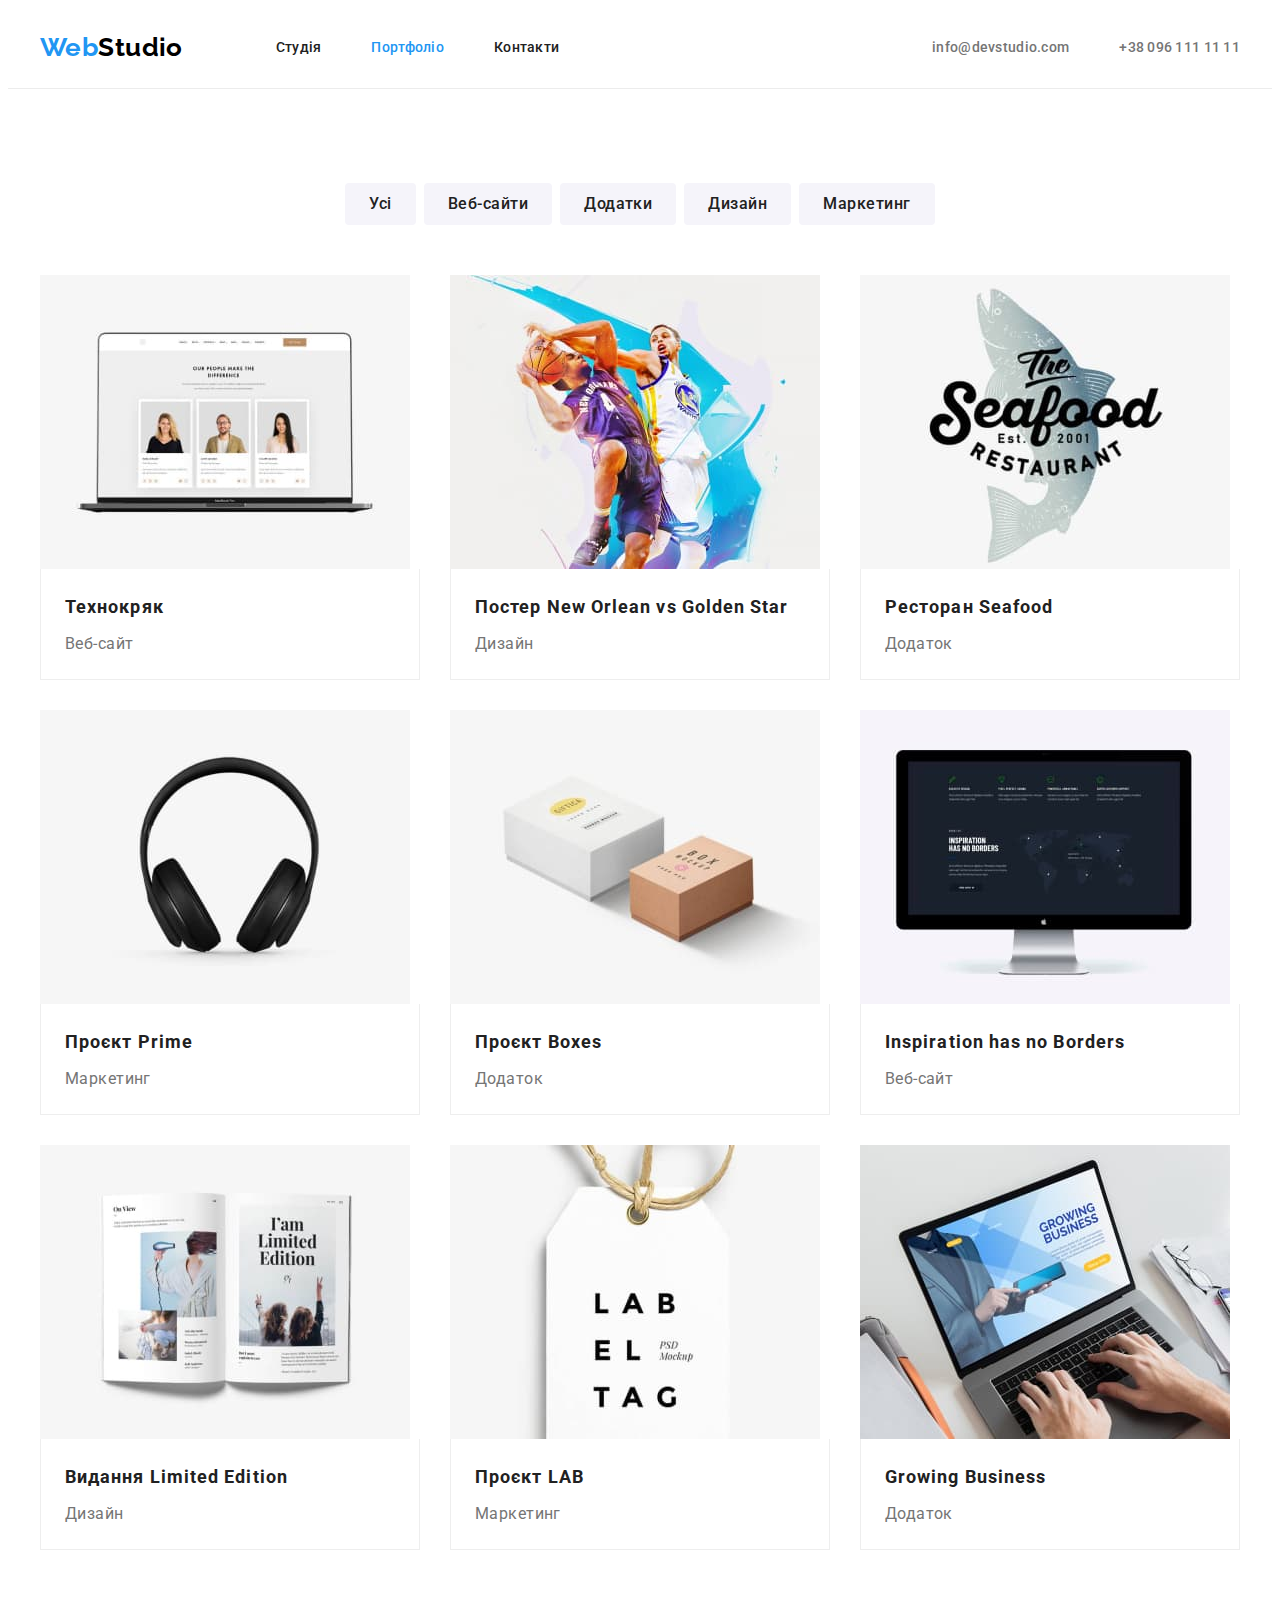
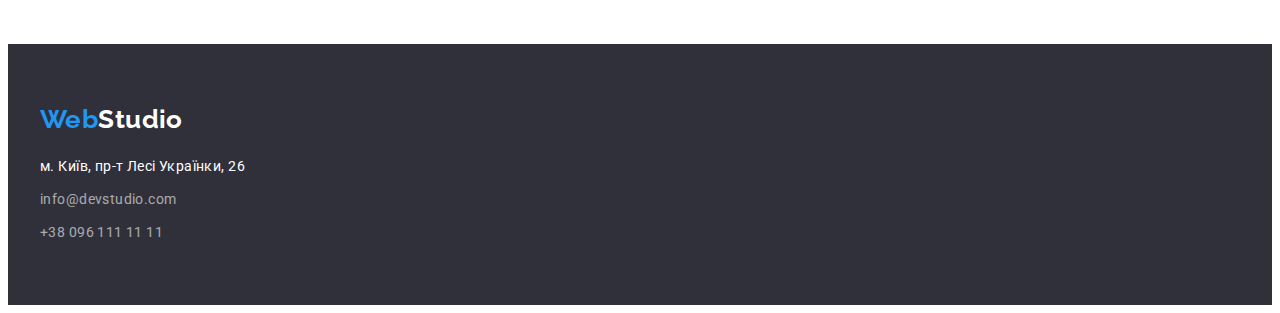
==== portfolio.html @ 4c2e8464 "Initial commit" ====
<!DOCTYPE html>
<html lang="uk">
  <head>
    <meta charset="UTF-8" />
    <meta http-equiv="X-UA-Compatible" content="IE=edge" />
    <meta name="viewport" content="width=device-width, initial-scale=1.0" />
    <title>Web-Studio-(Version-2.1)</title>
    <link rel="preconnect" href="https://fonts.googleapis.com" />
    <link rel="preconnect" href="https://fonts.gstatic.com" crossorigin />
    <link
      href="https://fonts.googleapis.com/css2?family=Raleway:wght@700&family=Roboto:wght@400;500;700;900&display=swap"
      rel="stylesheet"
    />
    <link
      rel="stylesheet"
      href="https://cdnjs.cloudflare.com/ajax/libs/modern-normalize/1.1.0/modern-normalize.min.css"
      integrity="sha512-wpPYUAdjBVSE4KJnH1VR1HeZfpl1ub8YT/NKx4PuQ5NmX2tKuGu6U/JRp5y+Y8XG2tV+wKQpNHVUX03MfMFn9Q=="
      crossorigin="anonymous"
      referrerpolicy="no-referrer"
    />
    <link rel="stylesheet" href="./css/styles.css" />
  </head>
  <body>
    <header class="header-porfolio">
      <div class="container header-container">
        <nav class="header-nav">
          <a class="header-logo link" href="./index.html"
            >Web<span class="logo-part">Studio</span></a
          >
          <ul class="header-list list">
            <li class="header-item">
              <a class="header-link link" href="./index.html">Студія</a>
            </li>
            <li class="header-item">
              <a class="header-link link current" href="./portfolio.html"
                >Портфоліо</a
              >
            </li>
            <li class="header-item">
              <a class="header-link link" href="#">Контакти</a>
            </li>
          </ul>
        </nav>
        <ul class="header-contacts list">
          <li class="cotacts-item">
            <a class="cotacts-link link" href="mailto:info@devstudio.com"
              >info@devstudio.com</a
            >
          </li>
          <li class="cotacts-item">
            <a class="cotacts-link link" href="tel:+380961111111"
              >+38 096 111 11 11</a
            >
          </li>
        </ul>
      </div>
    </header>
    <main>
      <section class="main-portfolio section">
        <h1 class="visually-hidden">Наші роботи</h1>
        <div class="container">
          <ul class="filters list">
            <li class="filters-item">
              <button class="filters-btn" type="button">Усі</button>
            </li>
            <li class="filters-item">
              <button class="filters-btn" type="button">Веб-сайти</button>
            </li>
            <li class="filters-item">
              <button class="filters-btn" type="button">Додатки</button>
            </li>
            <li class="filters-item">
              <button class="filters-btn" type="button">Дизайн</button>
            </li>
            <li class="filters-item">
              <button class="filters-btn" type="button">Маркетинг</button>
            </li>
          </ul>

          <ul class="portfolio-list list">
            <li class="portfolio-item">
              <a class="link" href="#"
                ><img
                  src="./images/portfolio-1.jpg"
                  alt="Три людини на екрані"
                  width="370"
                  height="294"
                />
                <div class="portfolio-wrap">
                  <h2 class="portfolio-title">Технокряк</h2>
                  <p class="portfolio-text">Веб-сайт</p>
                </div>
              </a>
            </li>
            <li class="portfolio-item">
              <a class="portfolio-link link" href="#"
                ><img
                  src="./images/portfolio-2.jpg"
                  alt="Два баскетболіста з м'ячем"
                  width="370"
                  height="294"
                />
                <div class="portfolio-wrap">
                  <h2 class="portfolio-title">
                    Постер New Orlean vs Golden Star
                  </h2>
                  <p class="portfolio-text">Дизайн</p>
                </div></a
              >
            </li>
            <li class="portfolio-item">
              <a class="portfolio-link link" href="#"
                ><img
                  src="./images/portfolio-3.jpg"
                  alt="Риба з текстом"
                  width="370"
                  height="294"
                />
                <div class="portfolio-wrap">
                  <h2 class="portfolio-title">Ресторан Seafood</h2>
                  <p class="portfolio-text">Додаток</p>
                </div></a
              >
            </li>
            <li class="portfolio-item">
              <a class="portfolio-link link" href="#"
                ><img
                  src="./images/portfolio-4.jpg"
                  alt="Чорні навушники"
                  width="370"
                  height="294"
                />
                <div class="portfolio-wrap">
                  <h2 class="portfolio-title">Проєкт Prime</h2>
                  <p class="portfolio-text">Маркетинг</p>
                </div></a
              >
            </li>
            <li class="portfolio-item">
              <a class="portfolio-link link" href=""
                ><img
                  src="./images/portfolio-5.jpg"
                  alt="Дві прямокутні коробочки"
                  width="370"
                  height="294"
                />
                <div class="portfolio-wrap">
                  <h2 class="portfolio-title">Проєкт Boxes</h2>
                  <p class="portfolio-text">Додаток</p>
                </div></a
              >
            </li>
            <li class="portfolio-item">
              <a class="portfolio-link link" href="#"
                ><img
                  src="./images/portfolio-6.jpg"
                  alt="Монітор"
                  width="370"
                  height="294"
                />
                <div class="portfolio-wrap">
                  <h2 class="portfolio-title">Inspiration has no Borders</h2>
                  <p class="portfolio-text">Веб-сайт</p>
                </div></a
              >
            </li>
            <li class="portfolio-item">
              <a class="portfolio-link link" href="#"
                ><img
                  src="./images/portfolio-7.jpg"
                  alt="Розгорнута книга"
                  width="370"
                  height="294"
                />
                <div class="portfolio-wrap">
                  <h2 class="portfolio-title">Видання Limited Edition</h2>
                  <p class="portfolio-text">Дизайн</p>
                </div></a
              >
            </li>
            <li class="portfolio-item">
              <a class="portfolio-link link" href=""
                ><img
                  src="./images/portfolio-8.jpg"
                  alt="Бірка"
                  width="370"
                  height="294"
                />
                <div class="portfolio-wrap">
                  <h2 class="portfolio-title">Проєкт LAB</h2>
                  <p class="portfolio-text">Маркетинг</p>
                </div></a
              >
            </li>
            <li class="portfolio-item">
              <a class="portfolio-link link" href="#"
                ><img
                  src="./images/portfolio-9.jpg"
                  alt="Працює за ноутбуком"
                  width="370"
                  height="294"
                />
                <div class="portfolio-wrap">
                  <h2 class="portfolio-title">Growing Business</h2>
                  <p class="portfolio-text">Додаток</p>
                </div></a
              >
            </li>
          </ul>
        </div>
      </section>
    </main>
    <footer class="address">
      <div class="container">
        <a class="address-logo link" href="./index.html"
          >Web<span class="address-logo-part">Studio</span></a
        >
        <address class="main-address">
          <ul class="address-list list">
            <li class="address-item">
              <a
                class="address-map link"
                href="https://goo.gl/maps/8YUWCjoJRUapYNAK7"
                target="_blank"
                rel="noopener nofollow noreferrer"
                >м. Київ, пр-т Лесі Українки, 26</a
              >
            </li>
            <li class="address-item">
              <a class="address-link link" href="mailto:info@devstudio.com"
                >info@devstudio.com</a
              >
            </li>
            <li class="address-item">
              <a class="address-link link" href="tel:+380961111111"
                >+38 096 111 11 11</a
              >
            </li>
          </ul>
        </address>
      </div>
    </footer>
  </body>
</html>
---- css/styles.css ----
:root{
--main-background-color:#FFFFFF;
--second-background-color:#2F303A;
--first-logo-part-color:#000000;
--second-logo-part-color:#FFFFFF;
--hero-btn-color:#FFFFFF;
--hero-btn-background-color:#2196F3;
--header-link-color:#212121;
--first-contacts-color:#757575;
--main-title-color:#FFFFFF;
--second-title-color:#212121;
--main-text-color:#757575;
--address-map-color:#FFFFFF;
--background-items-color:#FFFFFF;
--backgrounds-team-color:#F5F4FA;
--portfolio-btn-color:#212121;
--portfolio-btn-background-color: #F5F4FA;
--porfolio-btn-active-color:#FFFFFF;
--accent-color:#2196F3;

}
p,
h1,
h2,
h3,
h4,
h5,
h6 {
    margin: 0;
}

ul,
ol {
    margin: 0;
    padding-left: 0;
}

button {
    cursor: pointer;
}

address {
    font-style: normal;
}

img {
    display: block;
    max-width: 100%;
        height: auto;
}
/* ------------BODY------------ */
body{
    font-family: 'roboto', 'sans-serif';
    letter-spacing: 0.03em;
    font-size: 14px;
 background-color:var(--main-background-color)

}



.list{
list-style: none;
}
.link{
    text-decoration: none;
}

.visually-hidden {
    position: absolute;
    white-space: nowrap;
    width: 1px;
    height: 1px;
    overflow: hidden;
    border: 0;
    padding: 0;
    clip: rect(0 0 0 0);
    clip-path: inset(50%);
    margin: -1px;
}

.container{
    width: 1200px;
    padding-left: 15px;
    padding-right: 15px;
    margin: 0 auto;
}

.section{
    padding-top: 94px;
    padding-bottom: 94px;
}
/* ------------HEDER------------ */
.header {
    padding-top: 24px;
    padding-bottom: 25px;
}

.header-container{
    display: flex;
    justify-content: space-between;
}

.header-nav{
    display: flex;
    align-items: center;
}

.header-logo {
    font-family: 'Raleway', 'sans-serif';
    font-weight: 700;
    font-size: 26px;
    line-height: 1.19;
    margin-right: 93px;
    color: var(--accent-color)}

.logo-part {
    color: var(--first-logo-part-color);}

    .header-list{
        display: flex;
        gap: 50px;
    }

    .header-contacts{
        display: flex;
        align-items: center;
        gap: 50px;
    }


.header-link {
    font-weight: 500;
    line-height: 1.14;
    letter-spacing: 0.02em;
    color: var(--header-link-color);
}
.header-link:hover,
.header-link:focus{
    color: var(--accent-color)}

.cotacts-link{
    font-weight: 500;
    line-height: 1.14;
    letter-spacing: 0.02em;
    color: var(--first-contacts-color);
}
.cotacts-link:hover, 
.cotacts-link:focus{
    color: var(--accent-color);
}

/* ------------HERO----------- */
.hero {
background: var(--second-background-color);
padding-top: 200px;
padding-bottom: 200px;
}

.hero-title {
        font-weight: 900;
        font-size: 44px;
        line-height: 1.36;
        text-align: center;
        letter-spacing: 0.06em;
        text-transform: uppercase;
        color: var(--main-title-color);
        max-width: 696px;
        margin: 0 auto;
        margin-bottom: 30px;
}

.hero-btn {
    font-family: inherit;
    font-weight: 700;
    font-size: 16px;
    line-height: 1.88;
    display: flex;
    align-items: center;
    text-align: center;
    letter-spacing: 0.06em;
    color: var(--hero-btn-color);
background: var(--hero-btn-background-color);
    box-shadow: 0px 4px 4px rgba(0, 0, 0, 0.15);
    border-radius: 4px;
    border: none;
margin: 0 auto;
padding: 10px 32px;
min-width: 216px;
}

.hero-btn:hover,
.hero-btn:focus{
    background: #188CE8;
        box-shadow: 0px 4px 4px rgba(0, 0, 0, 0.15);
        border-radius: 4px;
}

        /* ------------ADVANTAGE----------- */

.advantage{
    padding-top: 94px;
}

.advantage-list{
    display: flex;
    gap: 30px;
}

.advantage-item{
    flex-basis: calc((100% - 90px)/4);
}
.advantage-title{
        font-weight: 700;
        font-size: 14px;
        line-height: 1.14;
        text-transform: uppercase;
    margin-bottom: 10px;
        color: var(--second-title-color);
}
.advantage-txt{
    line-height: 1.71;
    color: var(--main-text-color);
}

                /* ------------PROJECTS---------- */
.projects-list{
    display: flex;
    justify-content: center;
    gap: 30px;
}

    .projects-title{
            font-weight: 700;
            font-size: 36px;
            line-height: 1.17;
            text-align: center;
            color: var(--second-title-color);
            margin-bottom: 50px;
    }

    /* ------------TEAM---------- */
    .team{
        background: var(--backgrounds-team-color)
    }
    .team-title{
        font-weight: 700;
            font-size: 36px;
            line-height: 1.17;
            text-align: center;
            color: var(--second-title-color);
            margin-bottom: 50px;
    }
    .team-list{
        display: flex;
        gap: 30px;
    }
    .team-item{
        background: var(--background-items-color);
            box-shadow: 0px 1px 3px rgba(0, 0, 0, 0.12), 0px 1px 1px rgba(0, 0, 0, 0.14), 0px 2px 1px rgba(0, 0, 0, 0.2);
            border-radius: 0px 0px 4px 4px;
            flex-basis: calc((100%-90px) / 4);
    }

    .team-name{
        font-weight: 500;
            font-size: 16px;
            line-height: 1.19;
            text-align: center;
            color: var(--second-title-color);
            margin-bottom: 10px;
    }
    .team-job{
            font-size: 16px;
            line-height: 1.19;
            text-align: center;
            color: var(--main-text-color);
    }

.team-wrap{
    padding-top: 30px;
    padding-bottom: 30px;
}
        /* ------------FOOTER--------- */

.address{
    padding-top: 60px;
    padding-bottom: 60px;
    background-color:var(--second-background-color);
}

        .address-logo{
        font-family: 'Raleway','sans-serif';
        font-weight: 700;
        font-size: 26px;
        line-height: 1.19;
        color: var(--accent-color);
        display: inline-block;
        margin-bottom: 20px;
        }
       
        .address-logo-part{
            color: var(--second-logo-part-color)
        }

        .address-map{
            font-style: normal;
            line-height: 1.71;
            color: var(--address-map-color);
        }
        .address-map:hover,
        .address-map:focus{
            color: var(--accent-color);}

.address-item:not(:last-child)
{
    margin-bottom: 9px;
    display: block;
}

        .address-link{
            font-style: normal;
            line-height: 1.71;
            color: rgba(255, 255, 255, 0.6);
        }
.address-link:hover,
.address-link:focus{
 color: var(--accent-color);}

 /* ------------PORTFOLIO-------- */
 .current {
     color: var(--accent-color);
 }
.header-porfolio{
    border-bottom: 1px solid #ECECEC;
    padding-top: 24px;
        padding-bottom: 25px;
}
.filters{
    margin-bottom: 50px;
    display: flex;
    justify-content: center;
    gap: 8px;
}

 .filters-btn{
    font-family: inherit;
        font-style: normal;
        font-weight: 500;
        font-size: 16px;
        line-height: 1.62;
        letter-spacing: 0.03em;
        color: var(--portfolio-btn-color);
        background: var(--portfolio-btn-background-color);
        border-radius: 4px;
        cursor: pointer;  
        border-color: transparent;  
        padding: 6px 22px;
 }
 .filters-btn:hover,
.filters-btn:focus{
    background-color: var(--accent-color);
    color:var(--porfolio-btn-active-color);}

    /* ------------PORTFOLIO-LIST-------- */

.portfolio-list{
    display: flex;
    flex-wrap: wrap;
    gap: 30px;
    
}
.portfolio-item {
flex-basis: calc((100% - 60px) / 3);
background: var(--background-items-color);
}

.portfolio-wrap{
    padding: 20px 24px;
    border: 1px solid #EEEEEE;
    border-top: none;
}
.portfolio-title{
font-weight: 700;
font-size: 18px;
line-height: 2;
letter-spacing: 0.06em;
color: var(--second-title-color);
margin-bottom: 4px;}


.portfolio-text{
        font-size: 16px;
        line-height: 1.88;
        color: var(--main-text-color);
}
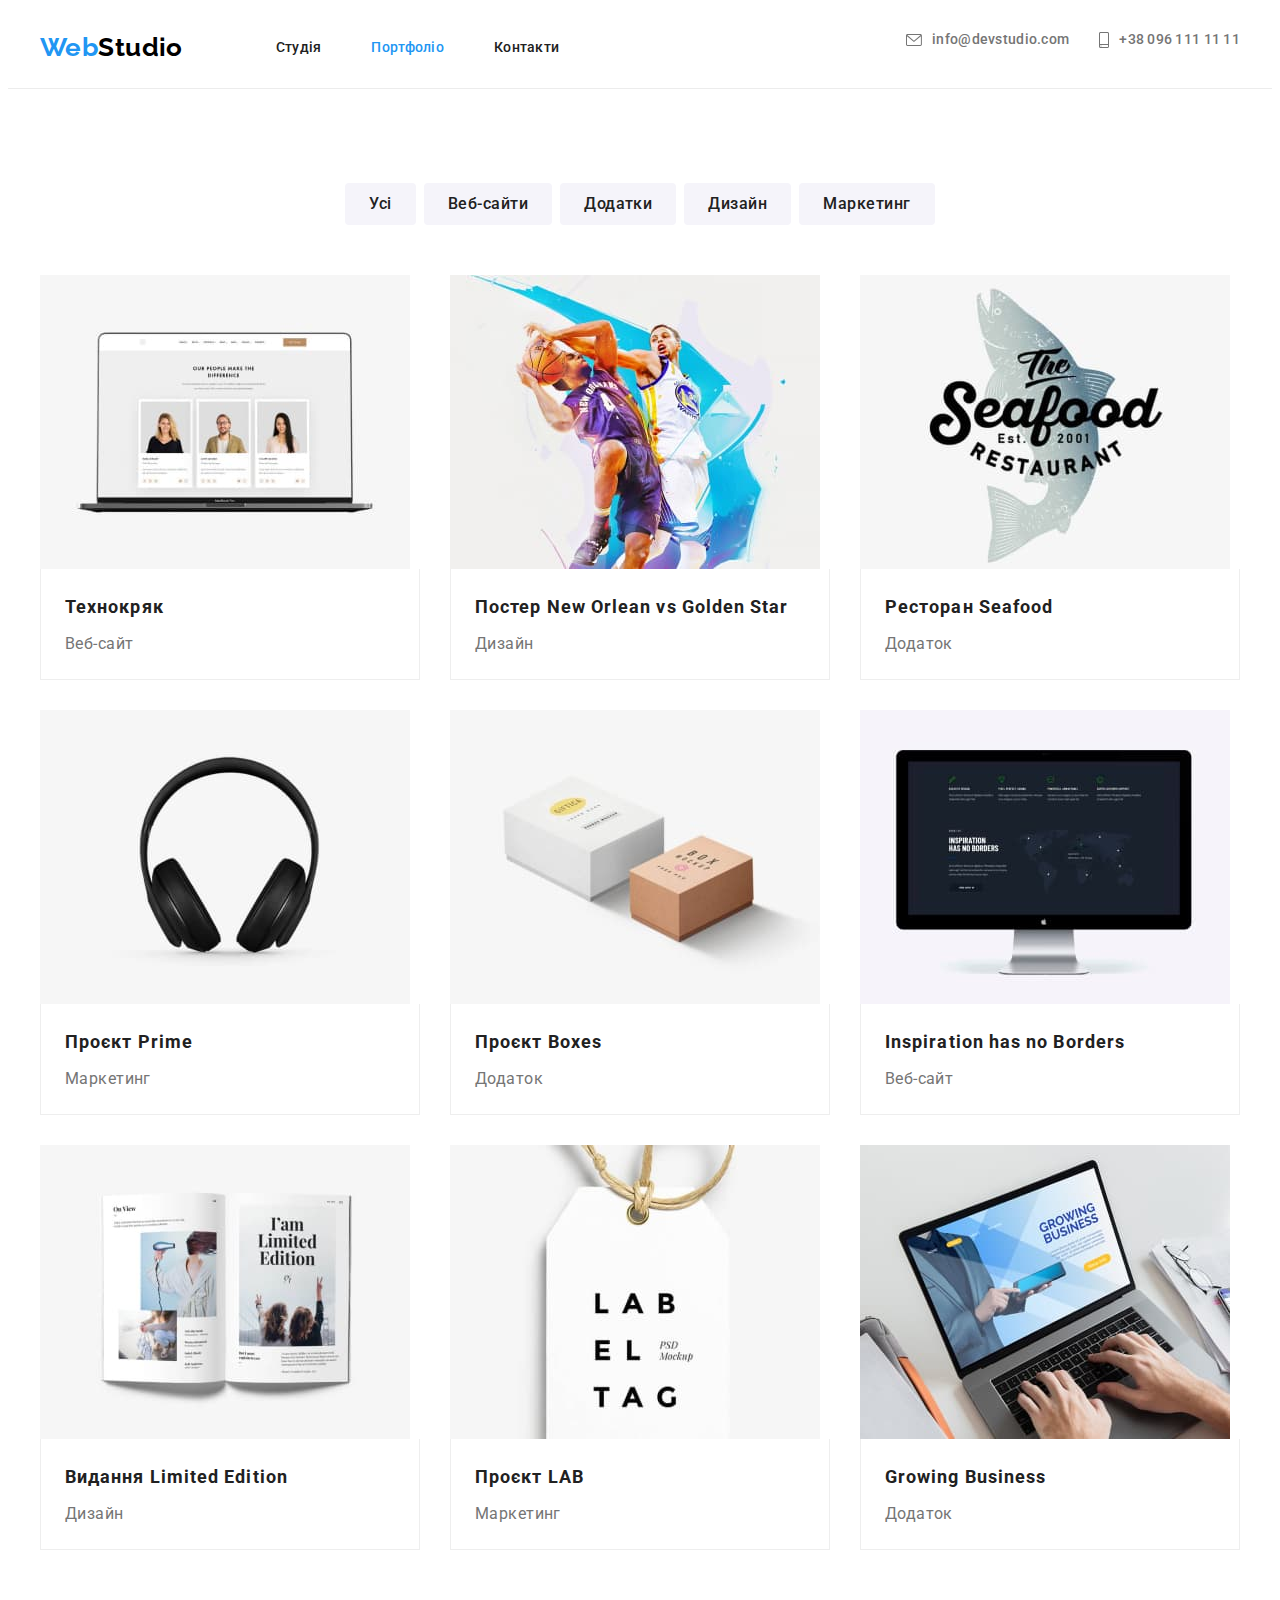
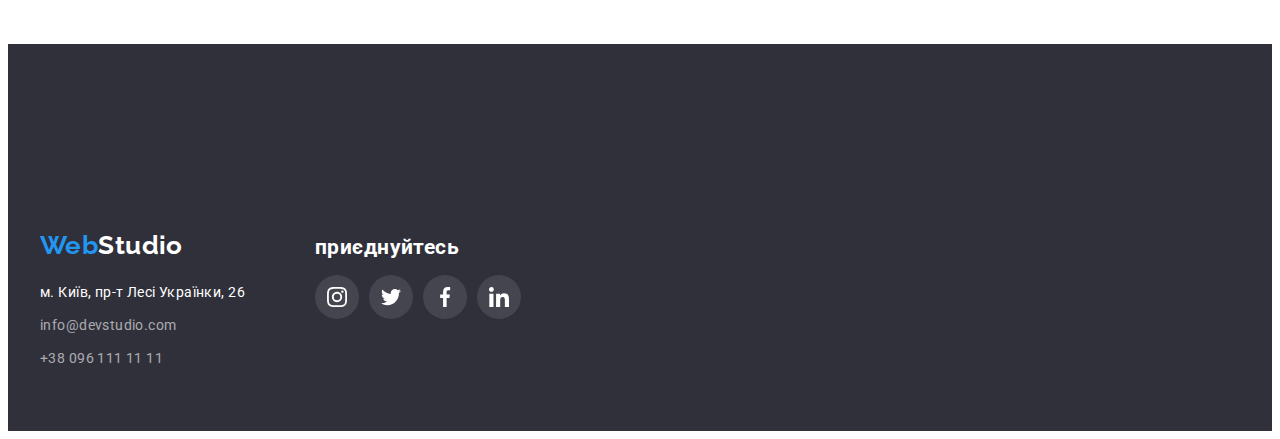
==== commit 7577fee5: "Додає тіні при ховері" ====
--- a/portfolio.html
+++ b/portfolio.html
@@ -41,14 +41,18 @@
             </li>
           </ul>
         </nav>
-        <ul class="header-contacts list">
+        <ul class="header-contacts-list list">
           <li class="cotacts-item">
             <a class="cotacts-link link" href="mailto:info@devstudio.com"
+              ><svg class="contacts-icon" width="16" height="12">
+                <use href="./images/icons.svg#icon-envelope"></use></svg
               >info@devstudio.com</a
             >
           </li>
           <li class="cotacts-item">
             <a class="cotacts-link link" href="tel:+380961111111"
+              ><svg class="contacts-icon" width="10" height="16">
+                <use href="./images/icons.svg#icon-smartphone"></use></svg
               >+38 096 111 11 11</a
             >
           </li>
@@ -211,33 +215,67 @@
       </section>
     </main>
     <footer class="address">
-      <div class="container">
-        <a class="address-logo link" href="./index.html"
-          >Web<span class="address-logo-part">Studio</span></a
-        >
-        <address class="main-address">
-          <ul class="address-list list">
-            <li class="address-item">
-              <a
-                class="address-map link"
-                href="https://goo.gl/maps/8YUWCjoJRUapYNAK7"
-                target="_blank"
-                rel="noopener nofollow noreferrer"
-                >м. Київ, пр-т Лесі Українки, 26</a
-              >
-            </li>
-            <li class="address-item">
-              <a class="address-link link" href="mailto:info@devstudio.com"
-                >info@devstudio.com</a
-              >
-            </li>
-            <li class="address-item">
-              <a class="address-link link" href="tel:+380961111111"
-                >+38 096 111 11 11</a
-              >
-            </li>
-          </ul>
-        </address>
+      <div class="footer-container container">
+        <div class="footer-address-container">
+          <a class="address-logo link" href="./index.html"
+            >Web<span class="address-logo-part">Studio</span></a
+          >
+          <address class="main-address">
+            <ul class="address-list list">
+              <li class="address-item">
+                <a
+                  class="address-map link"
+                  href="https://goo.gl/maps/8YUWCjoJRUapYNAK7"
+                  target="_blank"
+                  rel="noopener nofollow noreferrer"
+                  >м. Київ, пр-т Лесі Українки, 26</a
+                >
+              </li>
+              <li class="address-item">
+                <a class="address-link link" href="mailto:info@devstudio.com"
+                  >info@devstudio.com</a
+                >
+              </li>
+              <li class="address-item">
+                <a class="address-link link" href="tel:+380961111111"
+                  >+38 096 111 11 11</a
+                >
+              </li>
+            </ul>
+          </address>
+        </div>
+        <div class="footer-soc-container">
+          <h2 class="soc-container-title">приєднуйтесь</h2>
+          <ul class="soc-container-list list">
+            <li class="soc-container-item">
+              <a class="soc-container-link link" href=""
+                ><svg class="soc-container-icon" width="20" height="20">
+                  <use href="./images/icons.svg#icon-instagram"></use></svg
+              ></a>
+            </li>
+            <li class="soc-container-item">
+              <a class="soc-container-link link" href=""
+                ><svg class="soc-container-icon" width="20" height="20">
+                  <use href="./images/icons.svg#icon-twitter"></use></svg
+              ></a>
+            </li>
+            <li class="soc-container-item">
+              <a class="soc-container-link link" href=""
+                ><svg class="soc-container-icon" width="20" height="20">
+                  <use href="./images/icons.svg#icon-facebook"></use></svg
+              ></a>
+            </li>
+            <li class="soc-container-item">
+              <a class="soc-container-link link" href=""
+                ><svg class="soc-container-icon" width="20" height="20">
+                  <use href="./images/icons.svg#icon-linkedin"></use></svg
+              ></a>
+            </li>
+          </ul>
+        </div>
+        <svg class="soc-container-icon">
+          <use href=""></use>
+        </svg>
       </div>
     </footer>
   </body>
--- a/css/styles.css
+++ b/css/styles.css
@@ -123,13 +123,6 @@
         gap: 50px;
     }
 
-    .header-contacts{
-        display: flex;
-        align-items: center;
-        gap: 50px;
-    }
-
-
 .header-link {
     font-weight: 500;
     line-height: 1.14;
@@ -140,22 +133,47 @@
 .header-link:focus{
     color: var(--accent-color)}
 
+        .header-contacts-list {
+            display: flex;
+            gap: 30px;
+        }
+
 .cotacts-link{
     font-weight: 500;
     line-height: 1.14;
     letter-spacing: 0.02em;
     color: var(--first-contacts-color);
+    display: flex;
+    align-items: center;
+}
+.contacts-icon{
+    fill: #757575;
+    margin-right: 10px;
 }
 .cotacts-link:hover, 
 .cotacts-link:focus{
     color: var(--accent-color);
 }
+.cotacts-link:hover .contacts-icon{
+    fill: var(--accent-color);}
+
+        .cotacts-link:focus .contacts-icon {
+            fill: var(--accent-color);
+        }
 
 /* ------------HERO----------- */
 .hero {
-background: var(--second-background-color);
 padding-top: 200px;
 padding-bottom: 200px;
+background-color: var(--second-background-color);
+    background-image: linear-gradient(rgba(47, 48, 58, 0.4),
+     rgba(47, 48, 58, 0.4)), url(../images/hero-bg.jpg);
+    background-repeat: no-repeat;
+    background-size: cover;
+    background-position: center;
+    max-width: 1600px;
+    height: 600px;
+    margin: 0 auto;
 }
 
 .hero-title {
@@ -207,6 +225,16 @@
     display: flex;
     gap: 30px;
 }
+.advantage-wrap{
+    width: 270px;
+        height: 120px;
+    background: #F5F4FA;
+        border-radius: 4px;
+        display: flex;
+        align-items: center;
+        justify-content: center;
+        margin-bottom: 30px;
+}
 
 .advantage-item{
     flex-basis: calc((100% - 90px)/4);
@@ -276,11 +304,95 @@
             line-height: 1.19;
             text-align: center;
             color: var(--main-text-color);
+            margin-bottom: 16px;
     }
 
 .team-wrap{
     padding-top: 30px;
     padding-bottom: 30px;
+}
+
+.team-soc-list {
+    display: flex;
+    justify-content: center;
+    gap: 10px;
+}
+
+
+.team-soc-item {
+    width: 44px;
+    height: 44px;
+}
+
+.team-soc-link {
+    width: 100%;
+    height: 100%;
+        border-radius: 50%;
+        display: flex;
+        align-items: center;
+        justify-content: center;
+}
+.team-soc-link:hover,
+.team-soc-link:focus{
+    background-color: var(--accent-color);
+}
+
+.team-soc-link:hover .team-soc-icon {
+    fill: #FFFFFF;
+}
+.team-soc-link:focus .team-soc-icon {
+    fill: #FFFFFF;
+}
+
+.team-soc-icon {
+fill: #AFB1B8;
+}
+
+/* ------------CLIENTS--------- */
+.clients-title {
+    font-weight: 700;
+        font-size: 36px;
+        line-height: 42px;
+        text-align: center;
+        color:var(--second-title-color);
+        margin-bottom: 50px;
+}
+
+.clients-list {
+    display: flex;
+    gap: 30px;
+}
+
+.clients-item {
+    height: 92px;
+flex-basis: calc((100% - 150px) / 6);
+}
+
+.cliets-link {
+    width: 100%;
+    height: 100%;
+    border: 1px solid #AFB1B8;
+        border-radius: 4px;
+        display: flex;
+        align-items: center;
+        justify-content: center;
+}
+
+.cliets-link:hover,
+.cliets-link:focus{
+    border-color: var(--accent-color);
+}
+
+.clients-icon{
+  fill: #AFB1B8;
+}
+
+.cliets-link:hover .clients-icon{
+    fill: var(--accent-color);
+}
+
+.cliets-link:focus .clients-icon {
+    fill: var(--accent-color);
 }
         /* ------------FOOTER--------- */
 
@@ -327,6 +439,56 @@
 .address-link:hover,
 .address-link:focus{
  color: var(--accent-color);}
+ .footer-container{
+    display: flex;
+    align-items: baseline;
+    gap: 70px;
+ }
+ )
+
+ .footer-soc-container {
+
+ }
+
+ .soc-container-title {
+    font-weight: 700;
+        line-height: 16px;
+    color: #FFFFFF;
+    margin-bottom: 20px;
+ }
+
+ .soc-container-list {
+    display: flex;
+    justify-content: center;
+    gap: 10px;
+    
+ }
+
+
+ .soc-container-item {
+    width: 44px;
+    height: 44px;
+ }
+
+ .soc-container-link {
+    width: 100%;
+    height: 100%;
+    border-radius: 50%;
+    background-color: rgba(255, 255, 255, 0.1);;
+display: flex;
+align-items: center;
+    justify-content: center;
+ }
+
+ .soc-container-link:hover,
+ .soc-container-link:focus{
+    background-color: var(--accent-color);
+ }
+
+
+ .soc-container-icon {
+fill: #FFFFFF;
+ }
 
  /* ------------PORTFOLIO-------- */
  .current {
@@ -361,7 +523,8 @@
  .filters-btn:hover,
 .filters-btn:focus{
     background-color: var(--accent-color);
-    color:var(--porfolio-btn-active-color);}
+    color:var(--porfolio-btn-active-color);
+box-shadow: 0px 3px 1px rgba(0, 0, 0, 0.1), 0px 1px 2px rgba(0, 0, 0, 0.08), 0px 2px 2px rgba(0, 0, 0, 0.12);}
 
     /* ------------PORTFOLIO-LIST-------- */
 
@@ -394,4 +557,8 @@
         font-size: 16px;
         line-height: 1.88;
         color: var(--main-text-color);
+}
+
+.portfolio-item:hover{
+    box-shadow: 0px 1px 1px rgba(0, 0, 0, 0.12), 0px 4px 4px rgba(0, 0, 0, 0.06), 1px 4px 6px rgba(0, 0, 0, 0.16);
 }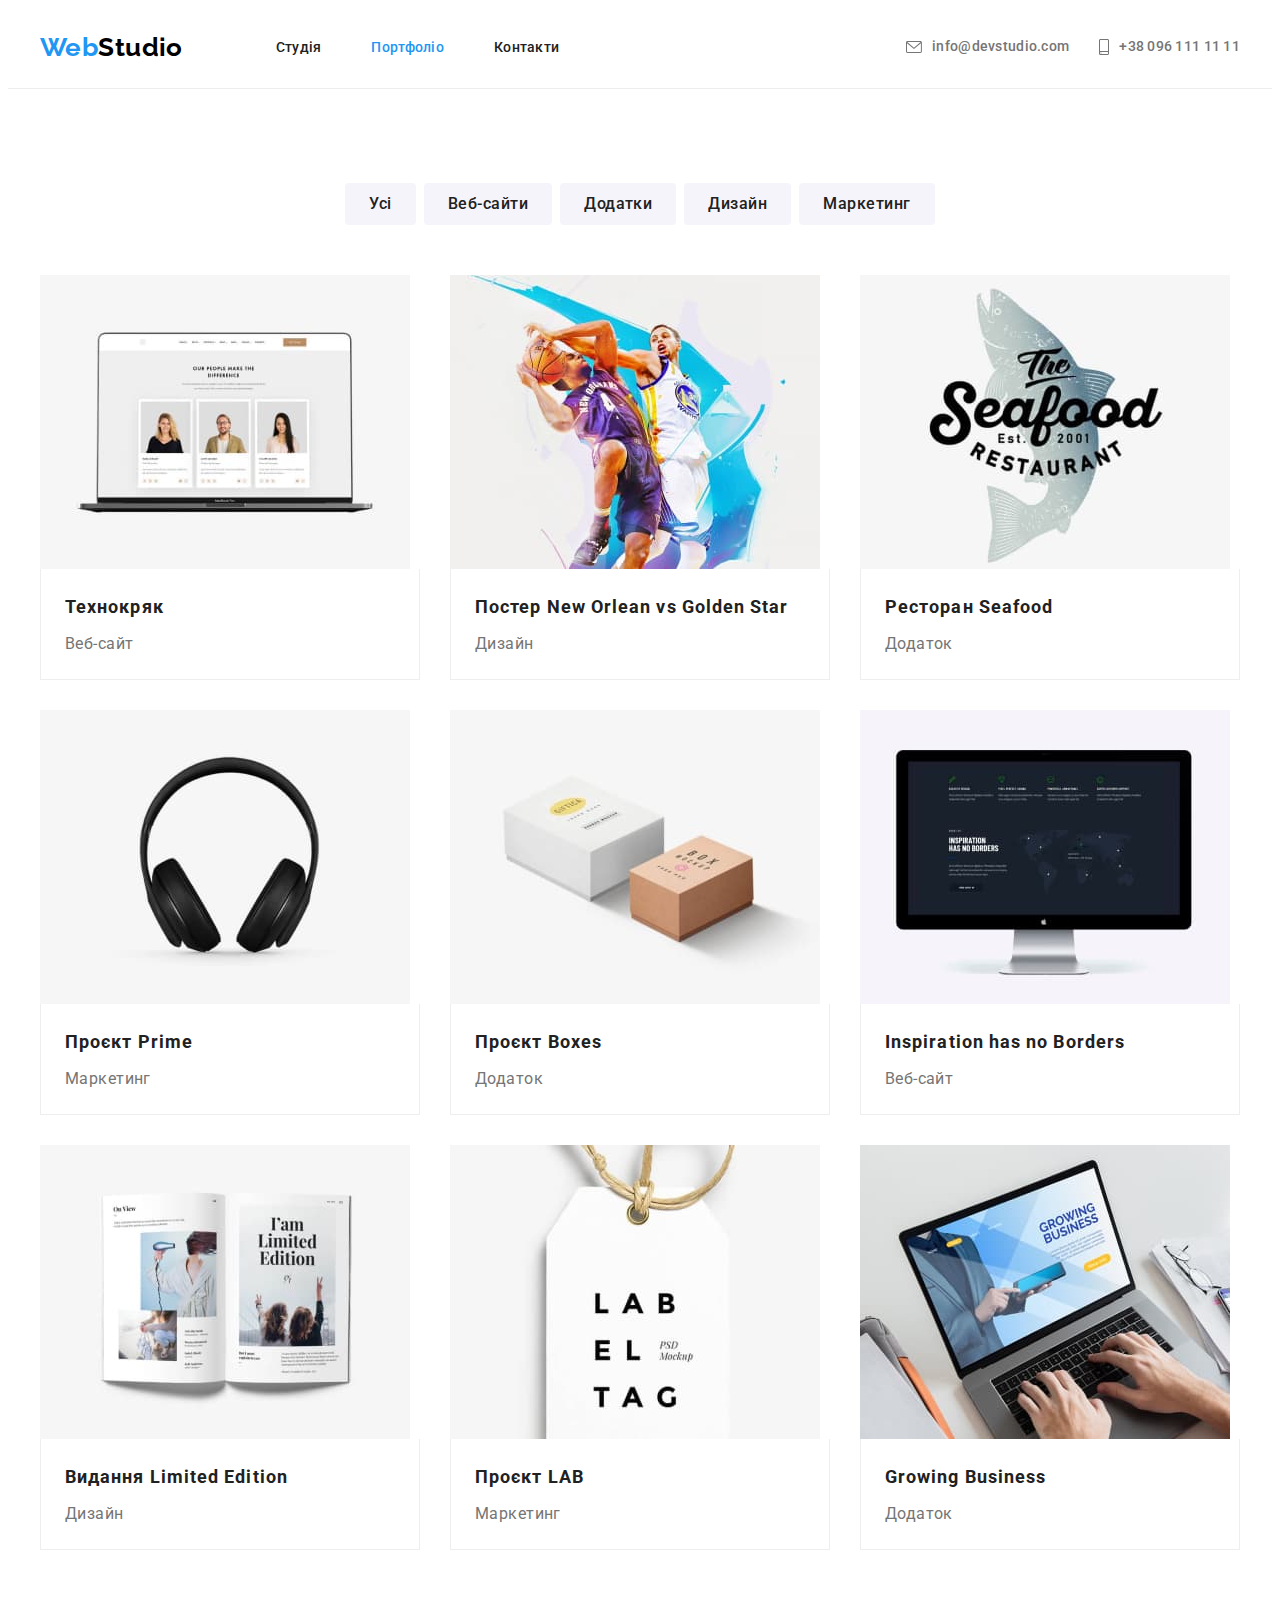
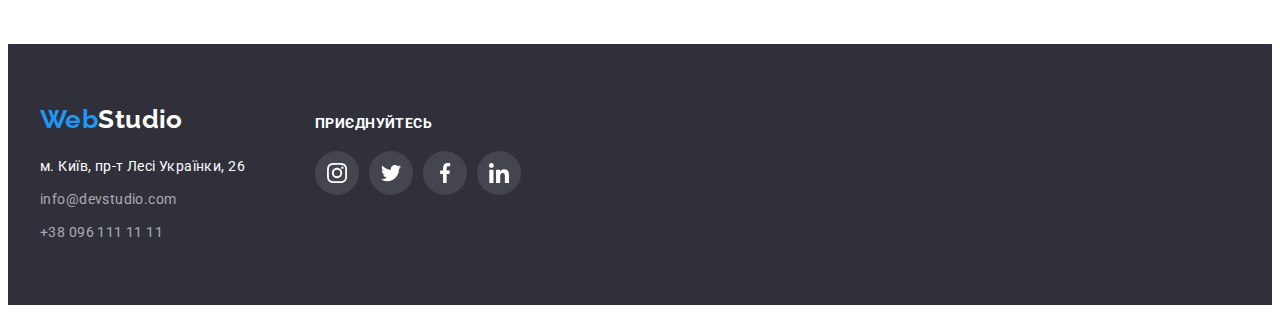
==== commit 12a5649f: "Вирівнює контактс+футер" ====
--- a/portfolio.html
+++ b/portfolio.html
@@ -83,7 +83,7 @@
 
           <ul class="portfolio-list list">
             <li class="portfolio-item">
-              <a class="link" href="#"
+              <a class="portfolio-link link" href="#"
                 ><img
                   src="./images/portfolio-1.jpg"
                   alt="Три людини на екрані"
@@ -245,7 +245,7 @@
           </address>
         </div>
         <div class="footer-soc-container">
-          <h2 class="soc-container-title">приєднуйтесь</h2>
+          <p class="soc-container-text">приєднуйтесь</p>
           <ul class="soc-container-list list">
             <li class="soc-container-item">
               <a class="soc-container-link link" href=""
@@ -273,9 +273,6 @@
             </li>
           </ul>
         </div>
-        <svg class="soc-container-icon">
-          <use href=""></use>
-        </svg>
       </div>
     </footer>
   </body>
--- a/css/styles.css
+++ b/css/styles.css
@@ -100,6 +100,7 @@
 .header-container{
     display: flex;
     justify-content: space-between;
+    align-items: center;
 }
 
 .header-nav{
@@ -439,22 +440,22 @@
 .address-link:hover,
 .address-link:focus{
  color: var(--accent-color);}
+
  .footer-container{
     display: flex;
     align-items: baseline;
-    gap: 70px;
- }
- )
-
- .footer-soc-container {
-
- }
-
- .soc-container-title {
+ }
+
+ .footer-address-container{
+    margin-right: 70px;
+ }
+
+.soc-container-text {
     font-weight: 700;
         line-height: 16px;
     color: #FFFFFF;
     margin-bottom: 20px;
+    text-transform: uppercase;
  }
 
  .soc-container-list {
@@ -539,6 +540,14 @@
 background: var(--background-items-color);
 }
 
+.portfolio-link {
+    display: block;
+}
+
+.portfolio-link:hover {
+    box-shadow: 0px 1px 1px rgba(0, 0, 0, 0.12), 0px 4px 4px rgba(0, 0, 0, 0.06), 1px 4px 6px rgba(0, 0, 0, 0.16);
+}
+
 .portfolio-wrap{
     padding: 20px 24px;
     border: 1px solid #EEEEEE;
@@ -558,7 +567,3 @@
         line-height: 1.88;
         color: var(--main-text-color);
 }
-
-.portfolio-item:hover{
-    box-shadow: 0px 1px 1px rgba(0, 0, 0, 0.12), 0px 4px 4px rgba(0, 0, 0, 0.06), 1px 4px 6px rgba(0, 0, 0, 0.16);
-}